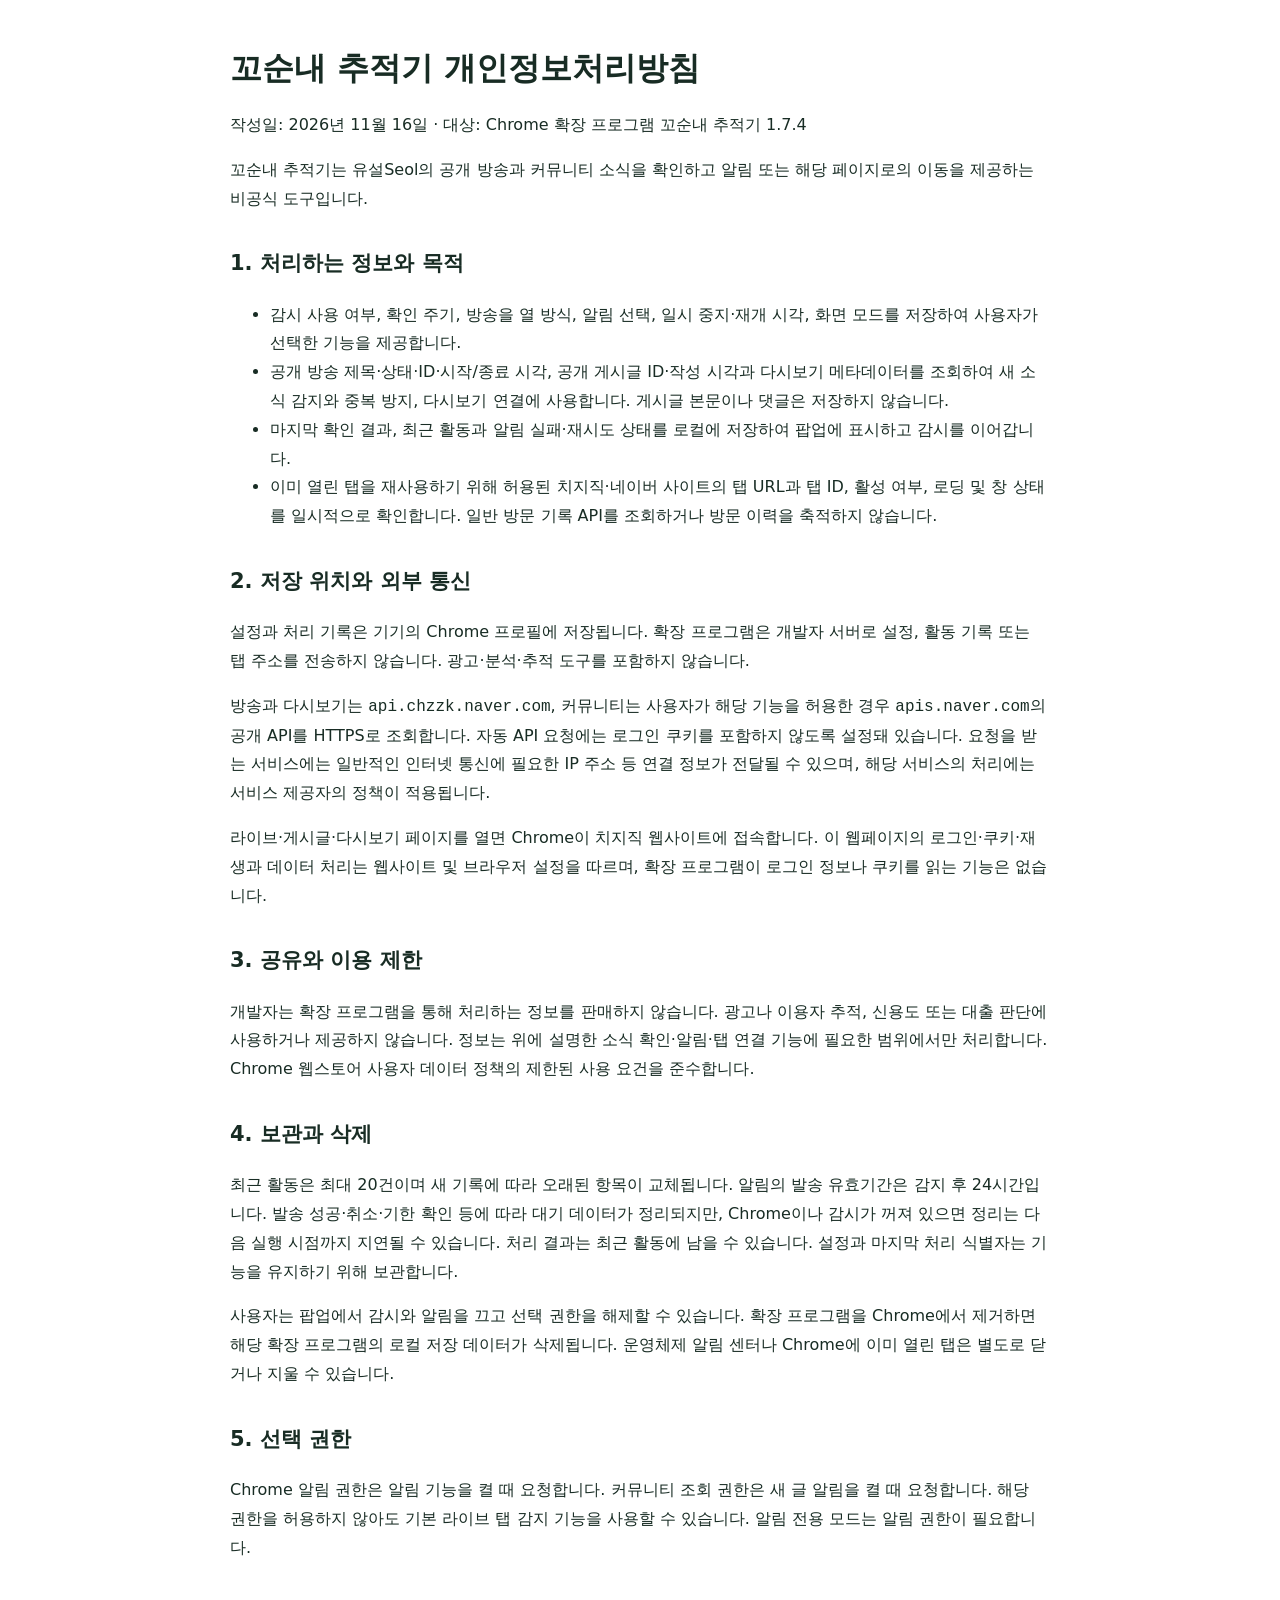
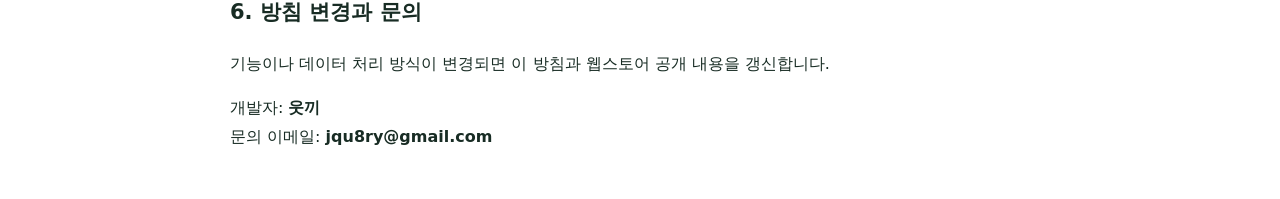
==== privacy-policy.html @ 04d727fd "Publish privacy policy for Chrome Web Store listing" ====
<!doctype html><html lang="ko"><meta charset="utf-8"><meta name="viewport" content="width=device-width,initial-scale=1"><title>꼬순내 추적기 개인정보처리방침</title>
<style>body{font:16px/1.8 system-ui,'Malgun Gothic',sans-serif;color:#182c24;max-width:820px;margin:48px auto;padding:0 24px}h1{line-height:1.3}h2{margin-top:32px;font-size:21px}.draft{padding:14px;background:#fff1cf;border:1px solid #c89b35}a{color:#07634d}</style>
<body>
<h1>꼬순내 추적기 개인정보처리방침</h1><p>작성일: 2026년 11월 16일 · 대상: Chrome 확장 프로그램 꼬순내 추적기 1.7.4</p>
<p>꼬순내 추적기는 유설Seol의 공개 방송과 커뮤니티 소식을 확인하고 알림 또는 해당 페이지로의 이동을 제공하는 비공식 도구입니다.</p>
<h2>1. 처리하는 정보와 목적</h2><ul>
<li>감시 사용 여부, 확인 주기, 방송을 열 방식, 알림 선택, 일시 중지·재개 시각, 화면 모드를 저장하여 사용자가 선택한 기능을 제공합니다.</li>
<li>공개 방송 제목·상태·ID·시작/종료 시각, 공개 게시글 ID·작성 시각과 다시보기 메타데이터를 조회하여 새 소식 감지와 중복 방지, 다시보기 연결에 사용합니다. 게시글 본문이나 댓글은 저장하지 않습니다.</li>
<li>마지막 확인 결과, 최근 활동과 알림 실패·재시도 상태를 로컬에 저장하여 팝업에 표시하고 감시를 이어갑니다.</li>
<li>이미 열린 탭을 재사용하기 위해 허용된 치지직·네이버 사이트의 탭 URL과 탭 ID, 활성 여부, 로딩 및 창 상태를 일시적으로 확인합니다. 일반 방문 기록 API를 조회하거나 방문 이력을 축적하지 않습니다.</li></ul>
<h2>2. 저장 위치와 외부 통신</h2><p>설정과 처리 기록은 기기의 Chrome 프로필에 저장됩니다. 확장 프로그램은 개발자 서버로 설정, 활동 기록 또는 탭 주소를 전송하지 않습니다. 광고·분석·추적 도구를 포함하지 않습니다.</p>
<p>방송과 다시보기는 <code>api.chzzk.naver.com</code>, 커뮤니티는 사용자가 해당 기능을 허용한 경우 <code>apis.naver.com</code>의 공개 API를 HTTPS로 조회합니다. 자동 API 요청에는 로그인 쿠키를 포함하지 않도록 설정돼 있습니다. 요청을 받는 서비스에는 일반적인 인터넷 통신에 필요한 IP 주소 등 연결 정보가 전달될 수 있으며, 해당 서비스의 처리에는 서비스 제공자의 정책이 적용됩니다.</p>
<p>라이브·게시글·다시보기 페이지를 열면 Chrome이 치지직 웹사이트에 접속합니다. 이 웹페이지의 로그인·쿠키·재생과 데이터 처리는 웹사이트 및 브라우저 설정을 따르며, 확장 프로그램이 로그인 정보나 쿠키를 읽는 기능은 없습니다.</p>
<h2>3. 공유와 이용 제한</h2><p>개발자는 확장 프로그램을 통해 처리하는 정보를 판매하지 않습니다. 광고나 이용자 추적, 신용도 또는 대출 판단에 사용하거나 제공하지 않습니다. 정보는 위에 설명한 소식 확인·알림·탭 연결 기능에 필요한 범위에서만 처리합니다. Chrome 웹스토어 사용자 데이터 정책의 제한된 사용 요건을 준수합니다.</p>
<h2>4. 보관과 삭제</h2><p>최근 활동은 최대 20건이며 새 기록에 따라 오래된 항목이 교체됩니다. 알림의 발송 유효기간은 감지 후 24시간입니다. 발송 성공·취소·기한 확인 등에 따라 대기 데이터가 정리되지만, Chrome이나 감시가 꺼져 있으면 정리는 다음 실행 시점까지 지연될 수 있습니다. 처리 결과는 최근 활동에 남을 수 있습니다. 설정과 마지막 처리 식별자는 기능을 유지하기 위해 보관합니다.</p>
<p>사용자는 팝업에서 감시와 알림을 끄고 선택 권한을 해제할 수 있습니다. 확장 프로그램을 Chrome에서 제거하면 해당 확장 프로그램의 로컬 저장 데이터가 삭제됩니다. 운영체제 알림 센터나 Chrome에 이미 열린 탭은 별도로 닫거나 지울 수 있습니다.</p>
<h2>5. 선택 권한</h2><p>Chrome 알림 권한은 알림 기능을 켤 때 요청합니다. 커뮤니티 조회 권한은 새 글 알림을 켤 때 요청합니다. 해당 권한을 허용하지 않아도 기본 라이브 탭 감지 기능을 사용할 수 있습니다. 알림 전용 모드는 알림 권한이 필요합니다.</p>
<h2>6. 방침 변경과 문의</h2><p>기능이나 데이터 처리 방식이 변경되면 이 방침과 웹스토어 공개 내용을 갱신합니다.</p><p>개발자: <strong>웃끼</strong><br>문의 이메일: <strong>jqu8ry@gmail.com</strong></p>
</body></html>
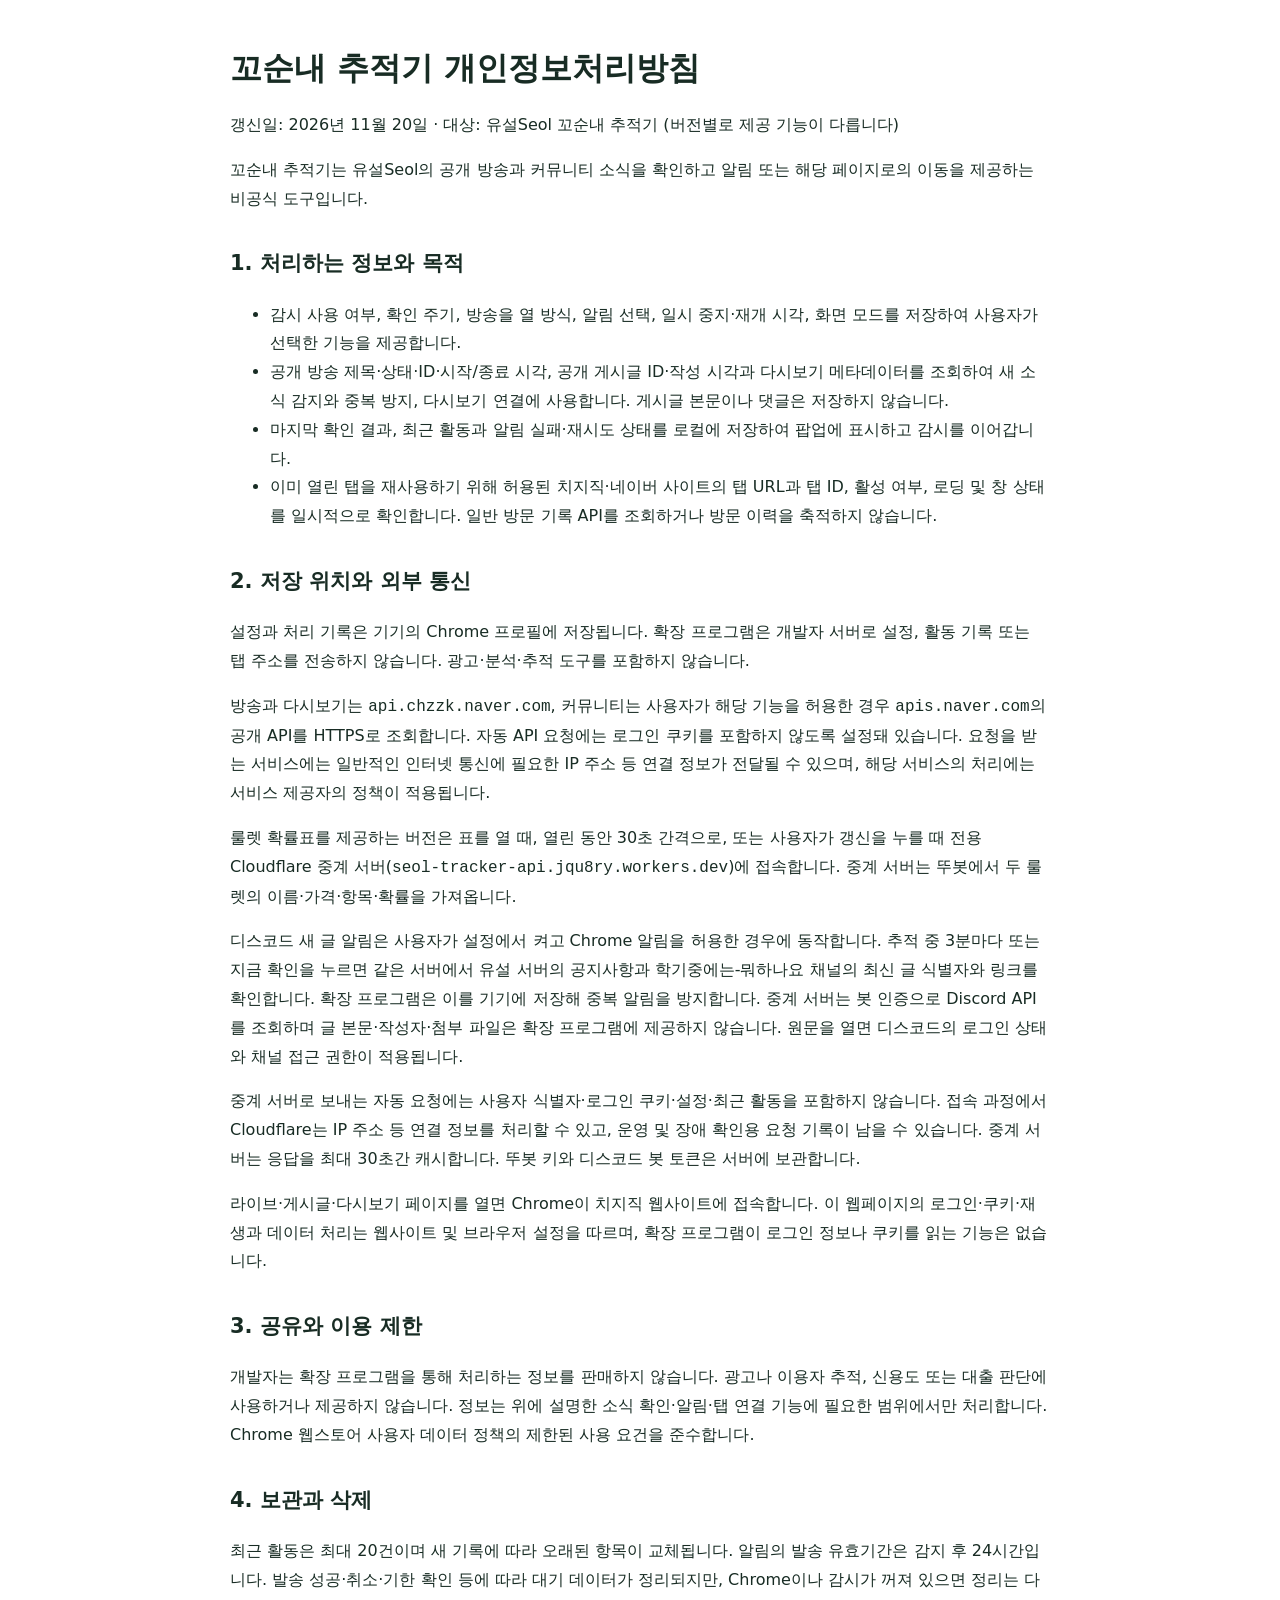
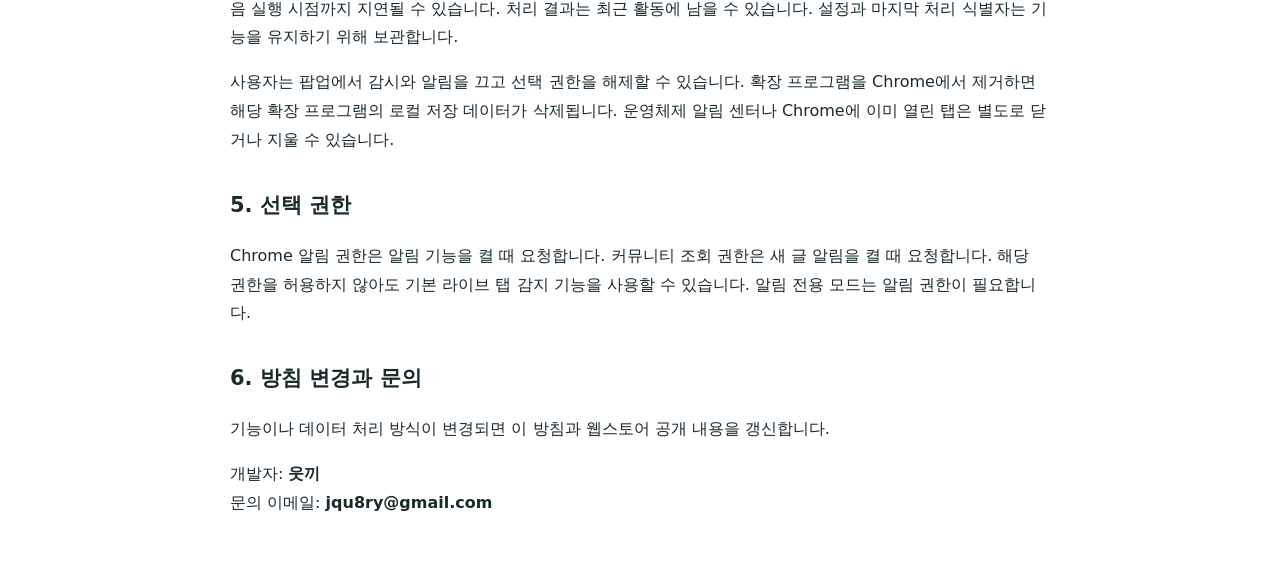
==== commit f16e7a88: "룰렛 및 선택형 디스코드 알림의 통신과 정보 처리 안내" ====
--- a/privacy-policy.html
+++ b/privacy-policy.html
@@ -1,7 +1,7 @@
 <!doctype html><html lang="ko"><meta charset="utf-8"><meta name="viewport" content="width=device-width,initial-scale=1"><title>꼬순내 추적기 개인정보처리방침</title>
 <style>body{font:16px/1.8 system-ui,'Malgun Gothic',sans-serif;color:#182c24;max-width:820px;margin:48px auto;padding:0 24px}h1{line-height:1.3}h2{margin-top:32px;font-size:21px}.draft{padding:14px;background:#fff1cf;border:1px solid #c89b35}a{color:#07634d}</style>
 <body>
-<h1>꼬순내 추적기 개인정보처리방침</h1><p>작성일: 2026년 11월 16일 · 대상: Chrome 확장 프로그램 꼬순내 추적기 1.7.4</p>
+<h1>꼬순내 추적기 개인정보처리방침</h1><p>갱신일: 2026년 11월 20일 · 대상: 유설Seol 꼬순내 추적기 (버전별로 제공 기능이 다릅니다)</p>
 <p>꼬순내 추적기는 유설Seol의 공개 방송과 커뮤니티 소식을 확인하고 알림 또는 해당 페이지로의 이동을 제공하는 비공식 도구입니다.</p>
 <h2>1. 처리하는 정보와 목적</h2><ul>
 <li>감시 사용 여부, 확인 주기, 방송을 열 방식, 알림 선택, 일시 중지·재개 시각, 화면 모드를 저장하여 사용자가 선택한 기능을 제공합니다.</li>
@@ -10,6 +10,9 @@
 <li>이미 열린 탭을 재사용하기 위해 허용된 치지직·네이버 사이트의 탭 URL과 탭 ID, 활성 여부, 로딩 및 창 상태를 일시적으로 확인합니다. 일반 방문 기록 API를 조회하거나 방문 이력을 축적하지 않습니다.</li></ul>
 <h2>2. 저장 위치와 외부 통신</h2><p>설정과 처리 기록은 기기의 Chrome 프로필에 저장됩니다. 확장 프로그램은 개발자 서버로 설정, 활동 기록 또는 탭 주소를 전송하지 않습니다. 광고·분석·추적 도구를 포함하지 않습니다.</p>
 <p>방송과 다시보기는 <code>api.chzzk.naver.com</code>, 커뮤니티는 사용자가 해당 기능을 허용한 경우 <code>apis.naver.com</code>의 공개 API를 HTTPS로 조회합니다. 자동 API 요청에는 로그인 쿠키를 포함하지 않도록 설정돼 있습니다. 요청을 받는 서비스에는 일반적인 인터넷 통신에 필요한 IP 주소 등 연결 정보가 전달될 수 있으며, 해당 서비스의 처리에는 서비스 제공자의 정책이 적용됩니다.</p>
+<p>룰렛 확률표를 제공하는 버전은 표를 열 때, 열린 동안 30초 간격으로, 또는 사용자가 갱신을 누를 때 전용 Cloudflare 중계 서버(<code>seol-tracker-api.jqu8ry.workers.dev</code>)에 접속합니다. 중계 서버는 뚜봇에서 두 룰렛의 이름·가격·항목·확률을 가져옵니다.</p>
+<p>디스코드 새 글 알림은 사용자가 설정에서 켜고 Chrome 알림을 허용한 경우에 동작합니다. 추적 중 3분마다 또는 지금 확인을 누르면 같은 서버에서 유설 서버의 공지사항과 학기중에는-뭐하나요 채널의 최신 글 식별자와 링크를 확인합니다. 확장 프로그램은 이를 기기에 저장해 중복 알림을 방지합니다. 중계 서버는 봇 인증으로 Discord API를 조회하며 글 본문·작성자·첨부 파일은 확장 프로그램에 제공하지 않습니다. 원문을 열면 디스코드의 로그인 상태와 채널 접근 권한이 적용됩니다.</p>
+<p>중계 서버로 보내는 자동 요청에는 사용자 식별자·로그인 쿠키·설정·최근 활동을 포함하지 않습니다. 접속 과정에서 Cloudflare는 IP 주소 등 연결 정보를 처리할 수 있고, 운영 및 장애 확인용 요청 기록이 남을 수 있습니다. 중계 서버는 응답을 최대 30초간 캐시합니다. 뚜봇 키와 디스코드 봇 토큰은 서버에 보관합니다.</p>
 <p>라이브·게시글·다시보기 페이지를 열면 Chrome이 치지직 웹사이트에 접속합니다. 이 웹페이지의 로그인·쿠키·재생과 데이터 처리는 웹사이트 및 브라우저 설정을 따르며, 확장 프로그램이 로그인 정보나 쿠키를 읽는 기능은 없습니다.</p>
 <h2>3. 공유와 이용 제한</h2><p>개발자는 확장 프로그램을 통해 처리하는 정보를 판매하지 않습니다. 광고나 이용자 추적, 신용도 또는 대출 판단에 사용하거나 제공하지 않습니다. 정보는 위에 설명한 소식 확인·알림·탭 연결 기능에 필요한 범위에서만 처리합니다. Chrome 웹스토어 사용자 데이터 정책의 제한된 사용 요건을 준수합니다.</p>
 <h2>4. 보관과 삭제</h2><p>최근 활동은 최대 20건이며 새 기록에 따라 오래된 항목이 교체됩니다. 알림의 발송 유효기간은 감지 후 24시간입니다. 발송 성공·취소·기한 확인 등에 따라 대기 데이터가 정리되지만, Chrome이나 감시가 꺼져 있으면 정리는 다음 실행 시점까지 지연될 수 있습니다. 처리 결과는 최근 활동에 남을 수 있습니다. 설정과 마지막 처리 식별자는 기능을 유지하기 위해 보관합니다.</p>
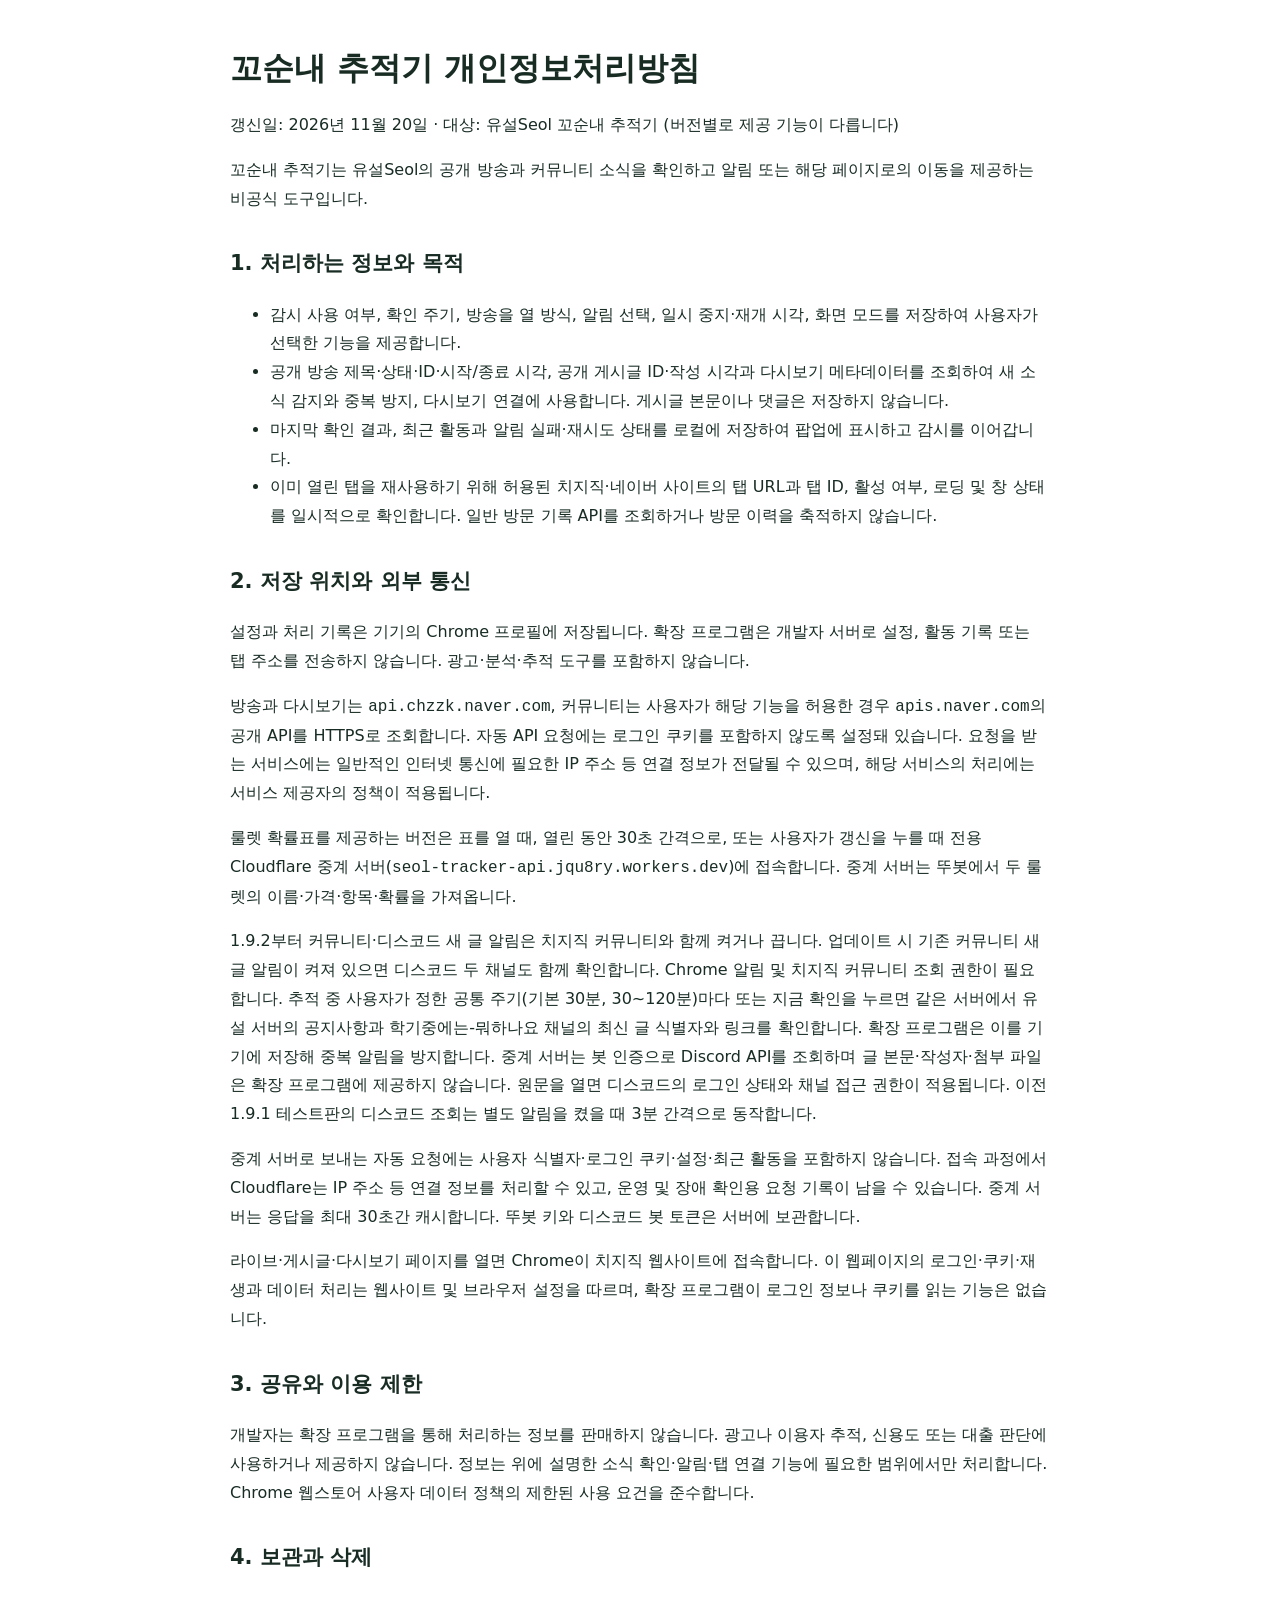
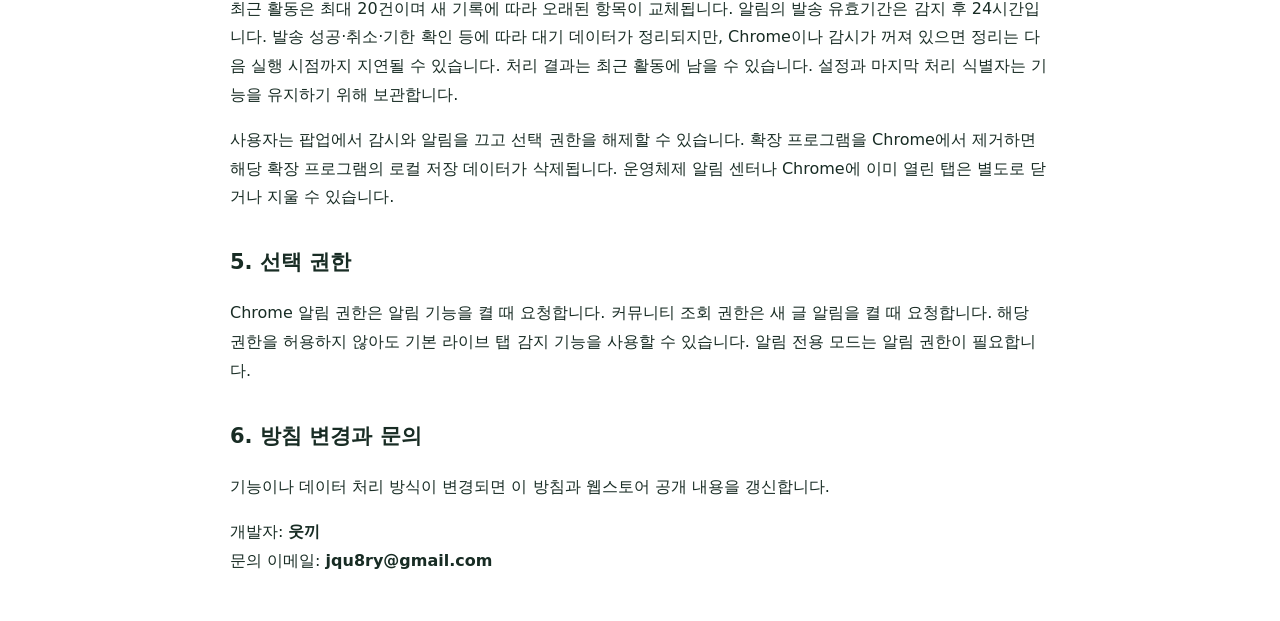
==== commit 60bf5ab5: "1.9.2의 커뮤니티·디스코드 통합 알림 및 기본 조회 간격 반영" ====
--- a/privacy-policy.html
+++ b/privacy-policy.html
@@ -11,7 +11,7 @@
 <h2>2. 저장 위치와 외부 통신</h2><p>설정과 처리 기록은 기기의 Chrome 프로필에 저장됩니다. 확장 프로그램은 개발자 서버로 설정, 활동 기록 또는 탭 주소를 전송하지 않습니다. 광고·분석·추적 도구를 포함하지 않습니다.</p>
 <p>방송과 다시보기는 <code>api.chzzk.naver.com</code>, 커뮤니티는 사용자가 해당 기능을 허용한 경우 <code>apis.naver.com</code>의 공개 API를 HTTPS로 조회합니다. 자동 API 요청에는 로그인 쿠키를 포함하지 않도록 설정돼 있습니다. 요청을 받는 서비스에는 일반적인 인터넷 통신에 필요한 IP 주소 등 연결 정보가 전달될 수 있으며, 해당 서비스의 처리에는 서비스 제공자의 정책이 적용됩니다.</p>
 <p>룰렛 확률표를 제공하는 버전은 표를 열 때, 열린 동안 30초 간격으로, 또는 사용자가 갱신을 누를 때 전용 Cloudflare 중계 서버(<code>seol-tracker-api.jqu8ry.workers.dev</code>)에 접속합니다. 중계 서버는 뚜봇에서 두 룰렛의 이름·가격·항목·확률을 가져옵니다.</p>
-<p>디스코드 새 글 알림은 사용자가 설정에서 켜고 Chrome 알림을 허용한 경우에 동작합니다. 추적 중 3분마다 또는 지금 확인을 누르면 같은 서버에서 유설 서버의 공지사항과 학기중에는-뭐하나요 채널의 최신 글 식별자와 링크를 확인합니다. 확장 프로그램은 이를 기기에 저장해 중복 알림을 방지합니다. 중계 서버는 봇 인증으로 Discord API를 조회하며 글 본문·작성자·첨부 파일은 확장 프로그램에 제공하지 않습니다. 원문을 열면 디스코드의 로그인 상태와 채널 접근 권한이 적용됩니다.</p>
+<p>1.9.2부터 커뮤니티·디스코드 새 글 알림은 치지직 커뮤니티와 함께 켜거나 끕니다. 업데이트 시 기존 커뮤니티 새 글 알림이 켜져 있으면 디스코드 두 채널도 함께 확인합니다. Chrome 알림 및 치지직 커뮤니티 조회 권한이 필요합니다. 추적 중 사용자가 정한 공통 주기(기본 30분, 30~120분)마다 또는 지금 확인을 누르면 같은 서버에서 유설 서버의 공지사항과 학기중에는-뭐하나요 채널의 최신 글 식별자와 링크를 확인합니다. 확장 프로그램은 이를 기기에 저장해 중복 알림을 방지합니다. 중계 서버는 봇 인증으로 Discord API를 조회하며 글 본문·작성자·첨부 파일은 확장 프로그램에 제공하지 않습니다. 원문을 열면 디스코드의 로그인 상태와 채널 접근 권한이 적용됩니다. 이전 1.9.1 테스트판의 디스코드 조회는 별도 알림을 켰을 때 3분 간격으로 동작합니다.</p>
 <p>중계 서버로 보내는 자동 요청에는 사용자 식별자·로그인 쿠키·설정·최근 활동을 포함하지 않습니다. 접속 과정에서 Cloudflare는 IP 주소 등 연결 정보를 처리할 수 있고, 운영 및 장애 확인용 요청 기록이 남을 수 있습니다. 중계 서버는 응답을 최대 30초간 캐시합니다. 뚜봇 키와 디스코드 봇 토큰은 서버에 보관합니다.</p>
 <p>라이브·게시글·다시보기 페이지를 열면 Chrome이 치지직 웹사이트에 접속합니다. 이 웹페이지의 로그인·쿠키·재생과 데이터 처리는 웹사이트 및 브라우저 설정을 따르며, 확장 프로그램이 로그인 정보나 쿠키를 읽는 기능은 없습니다.</p>
 <h2>3. 공유와 이용 제한</h2><p>개발자는 확장 프로그램을 통해 처리하는 정보를 판매하지 않습니다. 광고나 이용자 추적, 신용도 또는 대출 판단에 사용하거나 제공하지 않습니다. 정보는 위에 설명한 소식 확인·알림·탭 연결 기능에 필요한 범위에서만 처리합니다. Chrome 웹스토어 사용자 데이터 정책의 제한된 사용 요건을 준수합니다.</p>
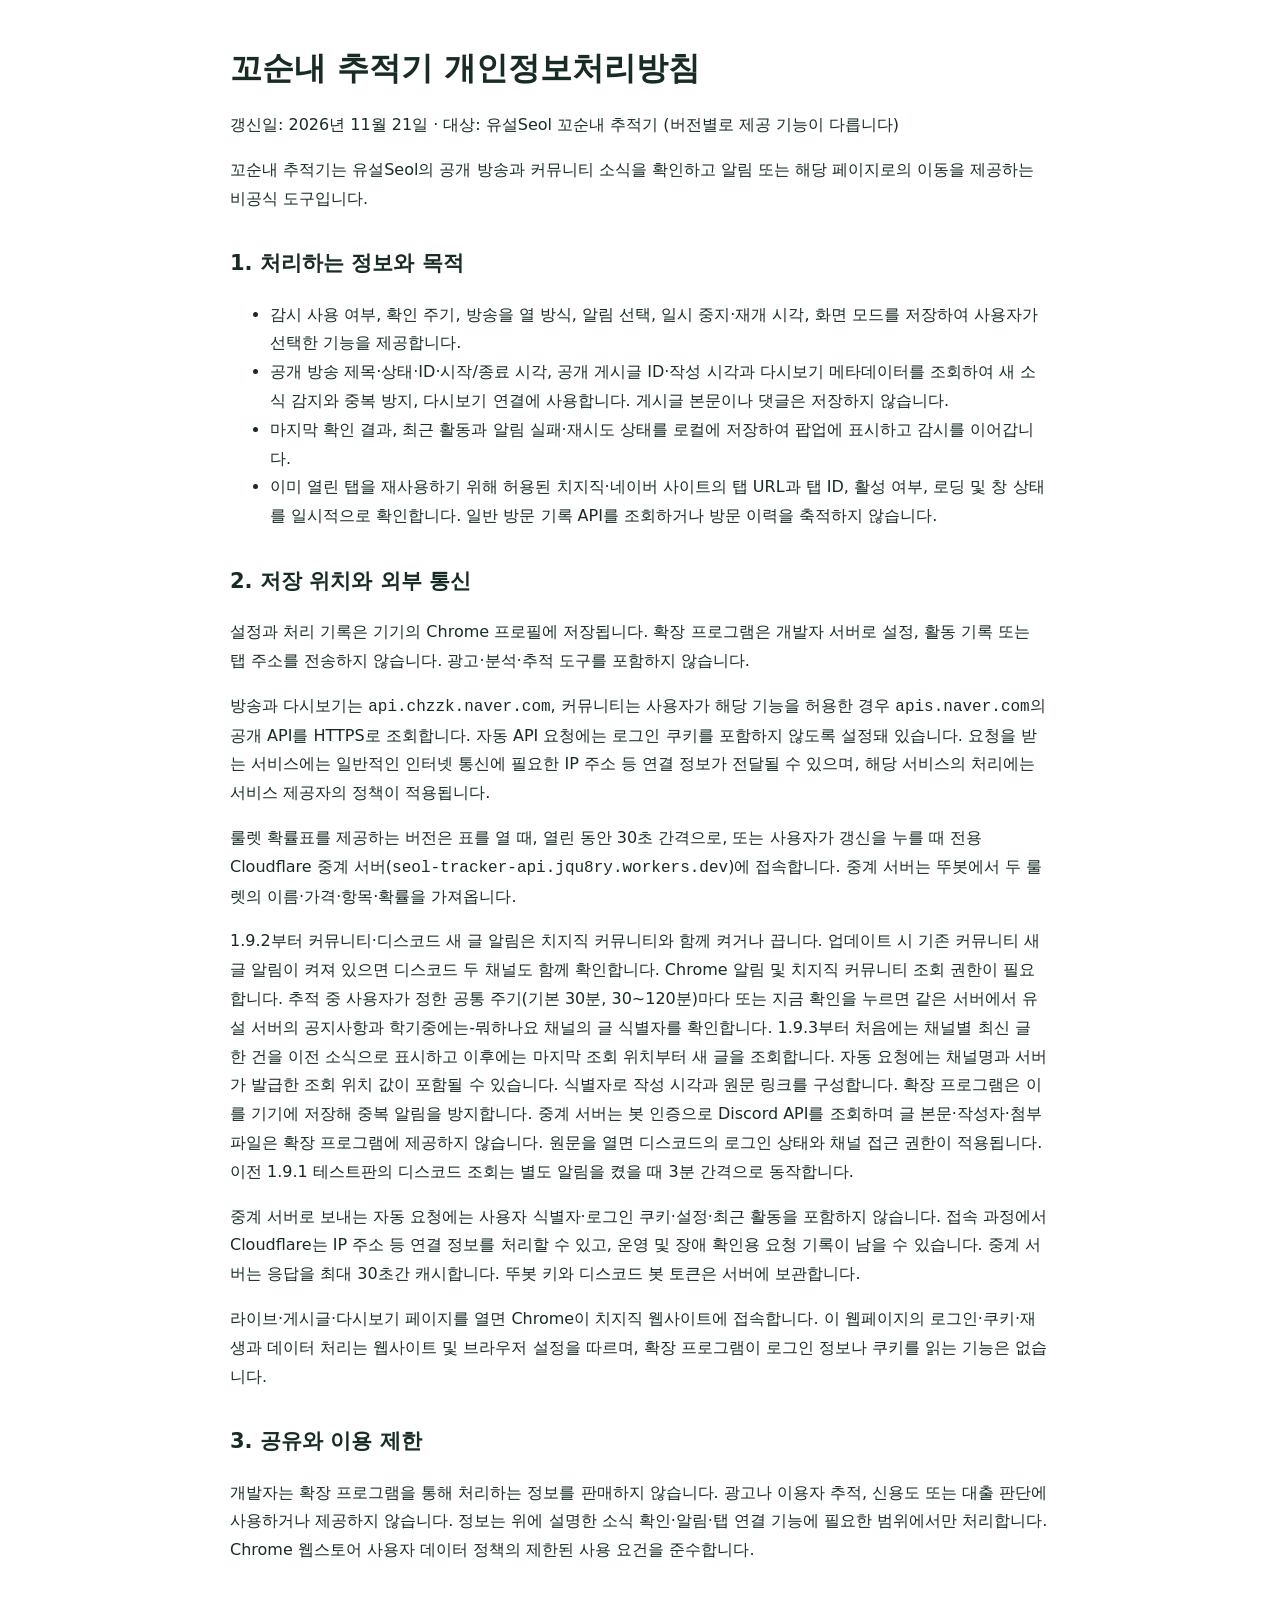
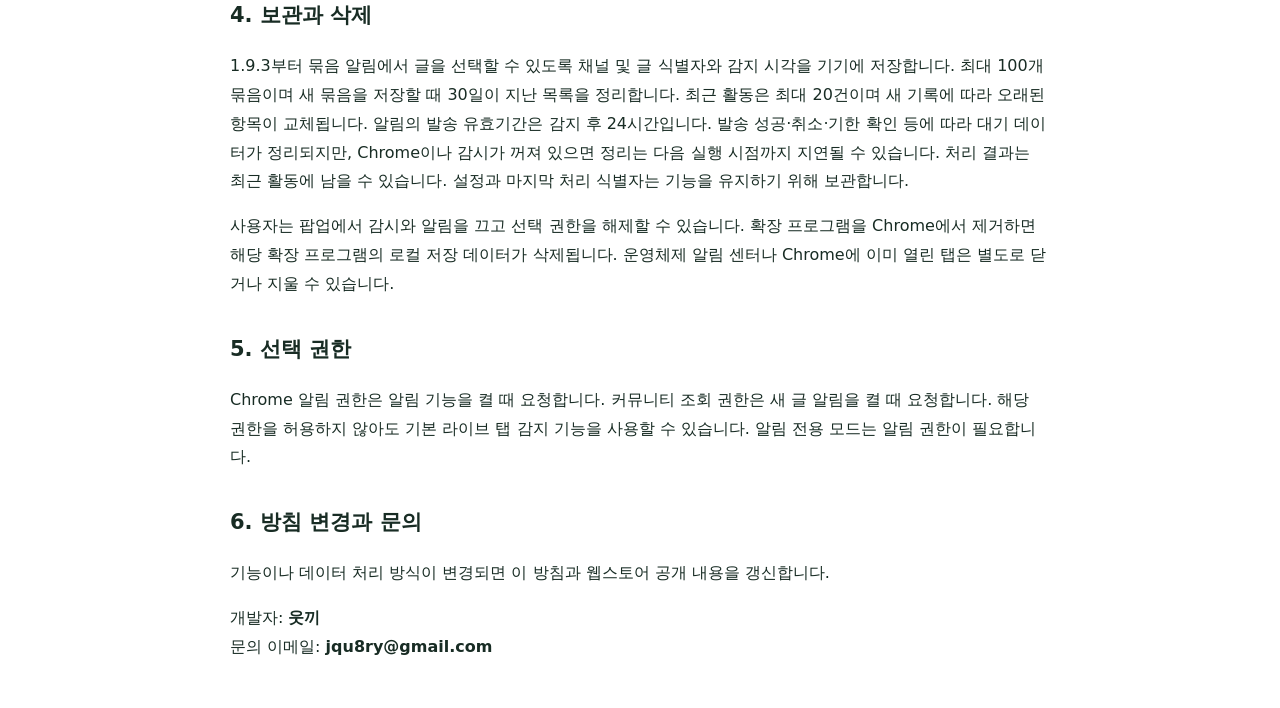
==== commit 2740212d: "이전 소식과 디스코드 묶음 선택 목록의 처리 범위 안내" ====
--- a/privacy-policy.html
+++ b/privacy-policy.html
@@ -1,7 +1,7 @@
 <!doctype html><html lang="ko"><meta charset="utf-8"><meta name="viewport" content="width=device-width,initial-scale=1"><title>꼬순내 추적기 개인정보처리방침</title>
 <style>body{font:16px/1.8 system-ui,'Malgun Gothic',sans-serif;color:#182c24;max-width:820px;margin:48px auto;padding:0 24px}h1{line-height:1.3}h2{margin-top:32px;font-size:21px}.draft{padding:14px;background:#fff1cf;border:1px solid #c89b35}a{color:#07634d}</style>
 <body>
-<h1>꼬순내 추적기 개인정보처리방침</h1><p>갱신일: 2026년 11월 20일 · 대상: 유설Seol 꼬순내 추적기 (버전별로 제공 기능이 다릅니다)</p>
+<h1>꼬순내 추적기 개인정보처리방침</h1><p>갱신일: 2026년 11월 21일 · 대상: 유설Seol 꼬순내 추적기 (버전별로 제공 기능이 다릅니다)</p>
 <p>꼬순내 추적기는 유설Seol의 공개 방송과 커뮤니티 소식을 확인하고 알림 또는 해당 페이지로의 이동을 제공하는 비공식 도구입니다.</p>
 <h2>1. 처리하는 정보와 목적</h2><ul>
 <li>감시 사용 여부, 확인 주기, 방송을 열 방식, 알림 선택, 일시 중지·재개 시각, 화면 모드를 저장하여 사용자가 선택한 기능을 제공합니다.</li>
@@ -11,11 +11,11 @@
 <h2>2. 저장 위치와 외부 통신</h2><p>설정과 처리 기록은 기기의 Chrome 프로필에 저장됩니다. 확장 프로그램은 개발자 서버로 설정, 활동 기록 또는 탭 주소를 전송하지 않습니다. 광고·분석·추적 도구를 포함하지 않습니다.</p>
 <p>방송과 다시보기는 <code>api.chzzk.naver.com</code>, 커뮤니티는 사용자가 해당 기능을 허용한 경우 <code>apis.naver.com</code>의 공개 API를 HTTPS로 조회합니다. 자동 API 요청에는 로그인 쿠키를 포함하지 않도록 설정돼 있습니다. 요청을 받는 서비스에는 일반적인 인터넷 통신에 필요한 IP 주소 등 연결 정보가 전달될 수 있으며, 해당 서비스의 처리에는 서비스 제공자의 정책이 적용됩니다.</p>
 <p>룰렛 확률표를 제공하는 버전은 표를 열 때, 열린 동안 30초 간격으로, 또는 사용자가 갱신을 누를 때 전용 Cloudflare 중계 서버(<code>seol-tracker-api.jqu8ry.workers.dev</code>)에 접속합니다. 중계 서버는 뚜봇에서 두 룰렛의 이름·가격·항목·확률을 가져옵니다.</p>
-<p>1.9.2부터 커뮤니티·디스코드 새 글 알림은 치지직 커뮤니티와 함께 켜거나 끕니다. 업데이트 시 기존 커뮤니티 새 글 알림이 켜져 있으면 디스코드 두 채널도 함께 확인합니다. Chrome 알림 및 치지직 커뮤니티 조회 권한이 필요합니다. 추적 중 사용자가 정한 공통 주기(기본 30분, 30~120분)마다 또는 지금 확인을 누르면 같은 서버에서 유설 서버의 공지사항과 학기중에는-뭐하나요 채널의 최신 글 식별자와 링크를 확인합니다. 확장 프로그램은 이를 기기에 저장해 중복 알림을 방지합니다. 중계 서버는 봇 인증으로 Discord API를 조회하며 글 본문·작성자·첨부 파일은 확장 프로그램에 제공하지 않습니다. 원문을 열면 디스코드의 로그인 상태와 채널 접근 권한이 적용됩니다. 이전 1.9.1 테스트판의 디스코드 조회는 별도 알림을 켰을 때 3분 간격으로 동작합니다.</p>
+<p>1.9.2부터 커뮤니티·디스코드 새 글 알림은 치지직 커뮤니티와 함께 켜거나 끕니다. 업데이트 시 기존 커뮤니티 새 글 알림이 켜져 있으면 디스코드 두 채널도 함께 확인합니다. Chrome 알림 및 치지직 커뮤니티 조회 권한이 필요합니다. 추적 중 사용자가 정한 공통 주기(기본 30분, 30~120분)마다 또는 지금 확인을 누르면 같은 서버에서 유설 서버의 공지사항과 학기중에는-뭐하나요 채널의 글 식별자를 확인합니다. 1.9.3부터 처음에는 채널별 최신 글 한 건을 이전 소식으로 표시하고 이후에는 마지막 조회 위치부터 새 글을 조회합니다. 자동 요청에는 채널명과 서버가 발급한 조회 위치 값이 포함될 수 있습니다. 식별자로 작성 시각과 원문 링크를 구성합니다. 확장 프로그램은 이를 기기에 저장해 중복 알림을 방지합니다. 중계 서버는 봇 인증으로 Discord API를 조회하며 글 본문·작성자·첨부 파일은 확장 프로그램에 제공하지 않습니다. 원문을 열면 디스코드의 로그인 상태와 채널 접근 권한이 적용됩니다. 이전 1.9.1 테스트판의 디스코드 조회는 별도 알림을 켰을 때 3분 간격으로 동작합니다.</p>
 <p>중계 서버로 보내는 자동 요청에는 사용자 식별자·로그인 쿠키·설정·최근 활동을 포함하지 않습니다. 접속 과정에서 Cloudflare는 IP 주소 등 연결 정보를 처리할 수 있고, 운영 및 장애 확인용 요청 기록이 남을 수 있습니다. 중계 서버는 응답을 최대 30초간 캐시합니다. 뚜봇 키와 디스코드 봇 토큰은 서버에 보관합니다.</p>
 <p>라이브·게시글·다시보기 페이지를 열면 Chrome이 치지직 웹사이트에 접속합니다. 이 웹페이지의 로그인·쿠키·재생과 데이터 처리는 웹사이트 및 브라우저 설정을 따르며, 확장 프로그램이 로그인 정보나 쿠키를 읽는 기능은 없습니다.</p>
 <h2>3. 공유와 이용 제한</h2><p>개발자는 확장 프로그램을 통해 처리하는 정보를 판매하지 않습니다. 광고나 이용자 추적, 신용도 또는 대출 판단에 사용하거나 제공하지 않습니다. 정보는 위에 설명한 소식 확인·알림·탭 연결 기능에 필요한 범위에서만 처리합니다. Chrome 웹스토어 사용자 데이터 정책의 제한된 사용 요건을 준수합니다.</p>
-<h2>4. 보관과 삭제</h2><p>최근 활동은 최대 20건이며 새 기록에 따라 오래된 항목이 교체됩니다. 알림의 발송 유효기간은 감지 후 24시간입니다. 발송 성공·취소·기한 확인 등에 따라 대기 데이터가 정리되지만, Chrome이나 감시가 꺼져 있으면 정리는 다음 실행 시점까지 지연될 수 있습니다. 처리 결과는 최근 활동에 남을 수 있습니다. 설정과 마지막 처리 식별자는 기능을 유지하기 위해 보관합니다.</p>
+<h2>4. 보관과 삭제</h2><p>1.9.3부터 묶음 알림에서 글을 선택할 수 있도록 채널 및 글 식별자와 감지 시각을 기기에 저장합니다. 최대 100개 묶음이며 새 묶음을 저장할 때 30일이 지난 목록을 정리합니다. 최근 활동은 최대 20건이며 새 기록에 따라 오래된 항목이 교체됩니다. 알림의 발송 유효기간은 감지 후 24시간입니다. 발송 성공·취소·기한 확인 등에 따라 대기 데이터가 정리되지만, Chrome이나 감시가 꺼져 있으면 정리는 다음 실행 시점까지 지연될 수 있습니다. 처리 결과는 최근 활동에 남을 수 있습니다. 설정과 마지막 처리 식별자는 기능을 유지하기 위해 보관합니다.</p>
 <p>사용자는 팝업에서 감시와 알림을 끄고 선택 권한을 해제할 수 있습니다. 확장 프로그램을 Chrome에서 제거하면 해당 확장 프로그램의 로컬 저장 데이터가 삭제됩니다. 운영체제 알림 센터나 Chrome에 이미 열린 탭은 별도로 닫거나 지울 수 있습니다.</p>
 <h2>5. 선택 권한</h2><p>Chrome 알림 권한은 알림 기능을 켤 때 요청합니다. 커뮤니티 조회 권한은 새 글 알림을 켤 때 요청합니다. 해당 권한을 허용하지 않아도 기본 라이브 탭 감지 기능을 사용할 수 있습니다. 알림 전용 모드는 알림 권한이 필요합니다.</p>
 <h2>6. 방침 변경과 문의</h2><p>기능이나 데이터 처리 방식이 변경되면 이 방침과 웹스토어 공개 내용을 갱신합니다.</p><p>개발자: <strong>웃끼</strong><br>문의 이메일: <strong>jqu8ry@gmail.com</strong></p>
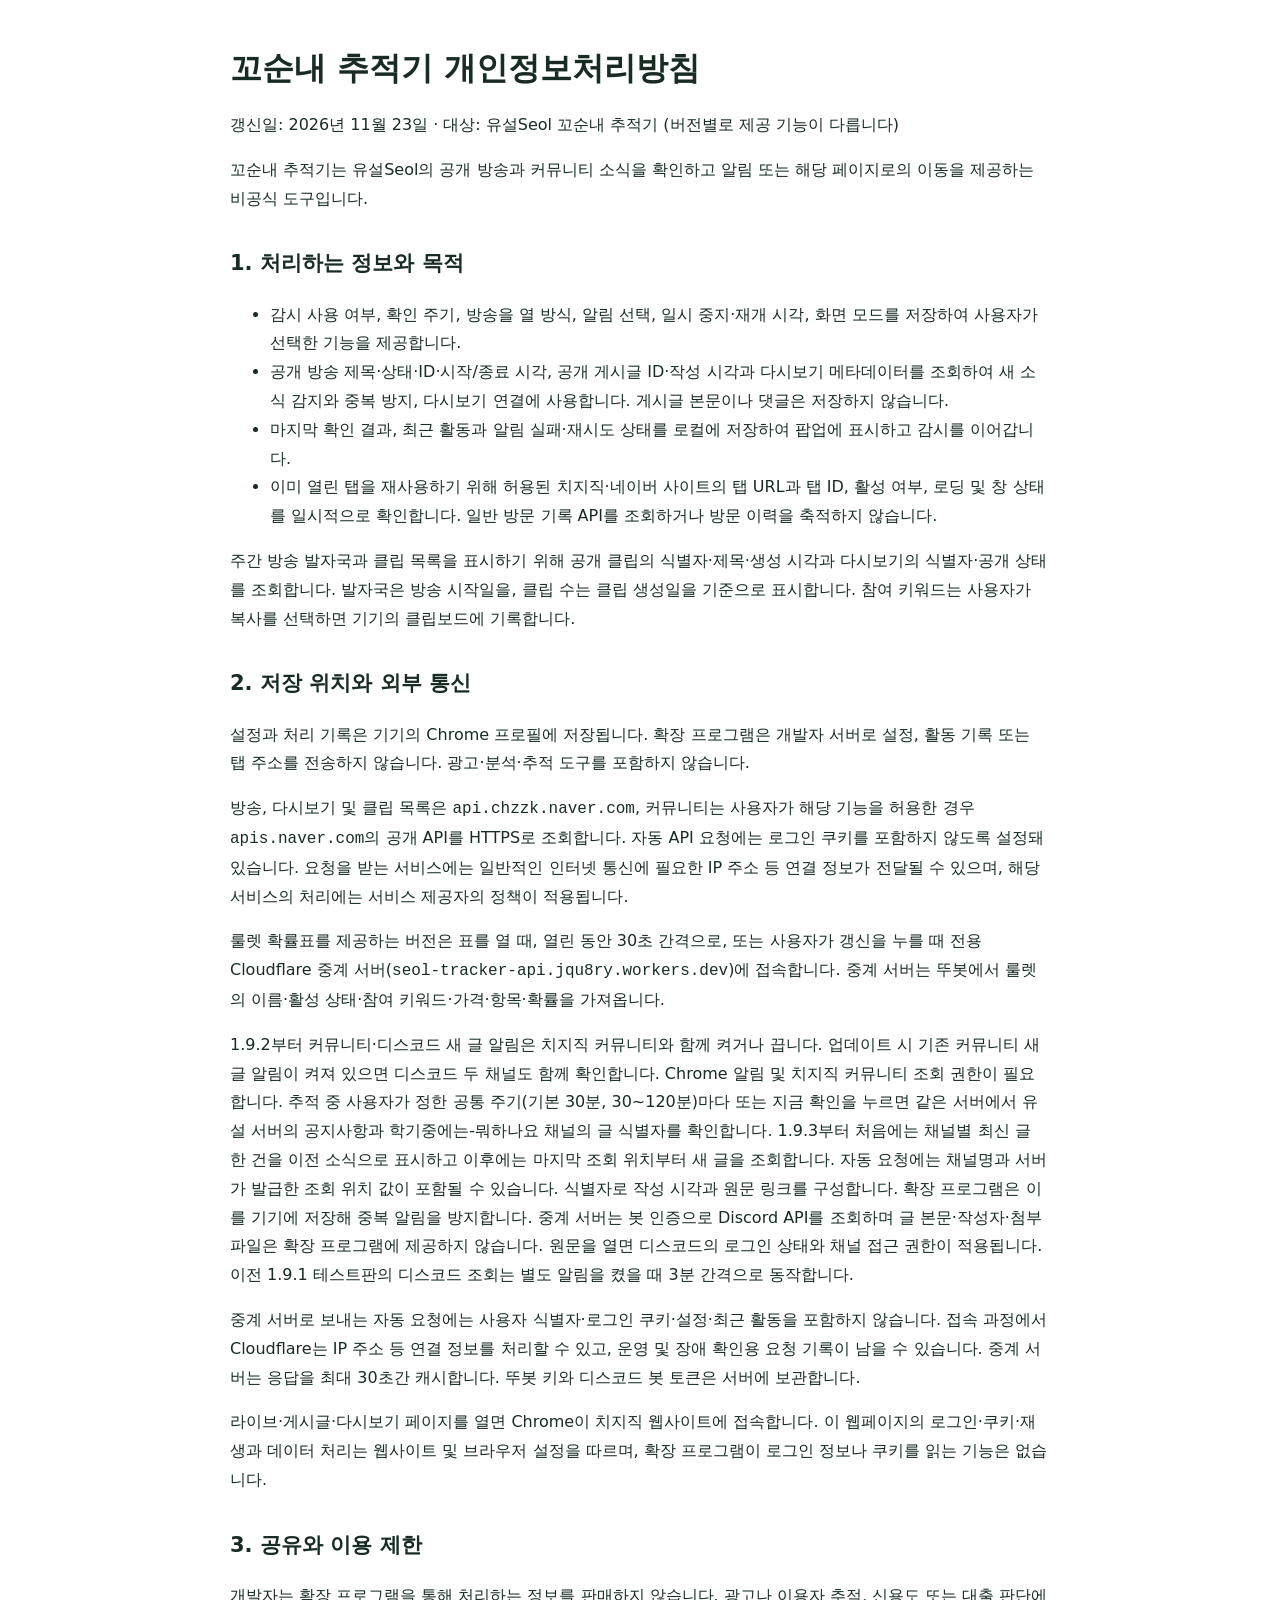
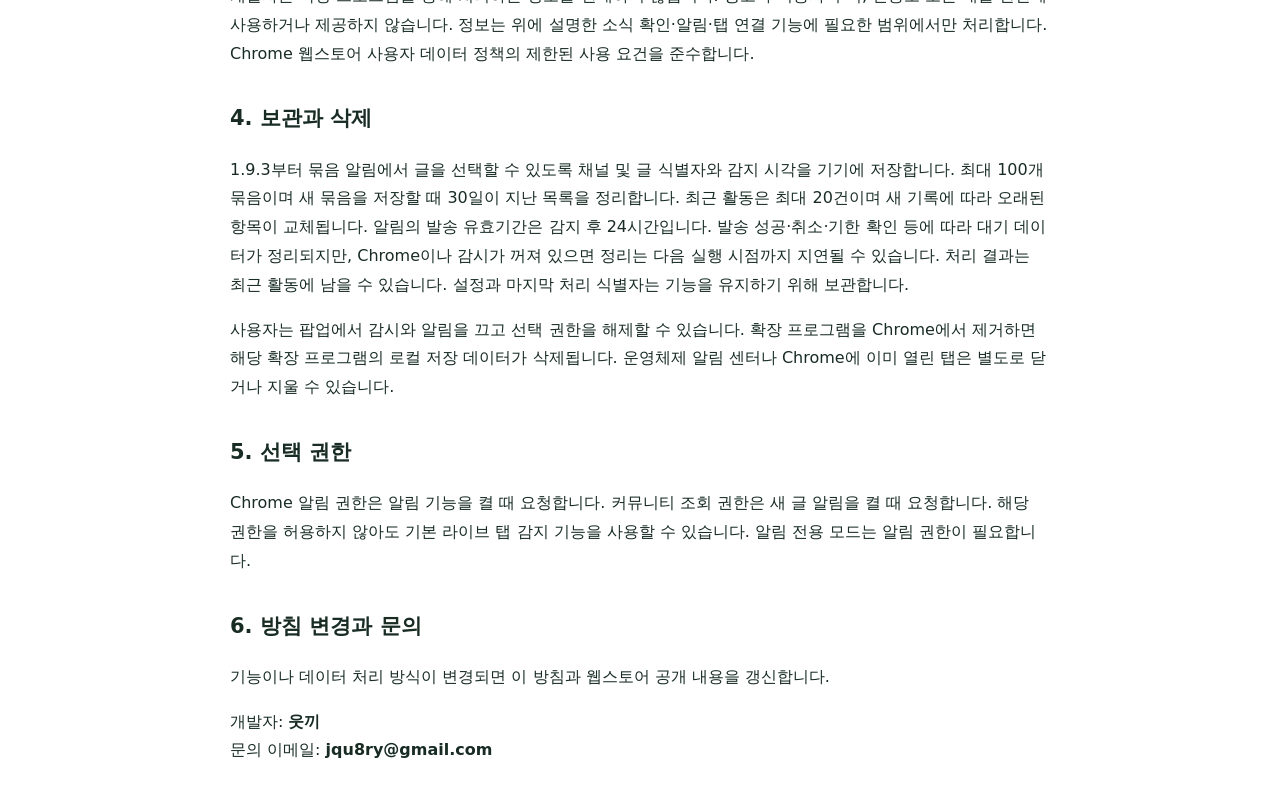
==== commit f767ec6d: "1.9.42 주간 클립과 룰렛 참여 키워드 처리 안내" ====
--- a/privacy-policy.html
+++ b/privacy-policy.html
@@ -1,16 +1,17 @@
 <!doctype html><html lang="ko"><meta charset="utf-8"><meta name="viewport" content="width=device-width,initial-scale=1"><title>꼬순내 추적기 개인정보처리방침</title>
 <style>body{font:16px/1.8 system-ui,'Malgun Gothic',sans-serif;color:#182c24;max-width:820px;margin:48px auto;padding:0 24px}h1{line-height:1.3}h2{margin-top:32px;font-size:21px}.draft{padding:14px;background:#fff1cf;border:1px solid #c89b35}a{color:#07634d}</style>
 <body>
-<h1>꼬순내 추적기 개인정보처리방침</h1><p>갱신일: 2026년 11월 21일 · 대상: 유설Seol 꼬순내 추적기 (버전별로 제공 기능이 다릅니다)</p>
+<h1>꼬순내 추적기 개인정보처리방침</h1><p>갱신일: 2026년 11월 23일 · 대상: 유설Seol 꼬순내 추적기 (버전별로 제공 기능이 다릅니다)</p>
 <p>꼬순내 추적기는 유설Seol의 공개 방송과 커뮤니티 소식을 확인하고 알림 또는 해당 페이지로의 이동을 제공하는 비공식 도구입니다.</p>
 <h2>1. 처리하는 정보와 목적</h2><ul>
 <li>감시 사용 여부, 확인 주기, 방송을 열 방식, 알림 선택, 일시 중지·재개 시각, 화면 모드를 저장하여 사용자가 선택한 기능을 제공합니다.</li>
 <li>공개 방송 제목·상태·ID·시작/종료 시각, 공개 게시글 ID·작성 시각과 다시보기 메타데이터를 조회하여 새 소식 감지와 중복 방지, 다시보기 연결에 사용합니다. 게시글 본문이나 댓글은 저장하지 않습니다.</li>
 <li>마지막 확인 결과, 최근 활동과 알림 실패·재시도 상태를 로컬에 저장하여 팝업에 표시하고 감시를 이어갑니다.</li>
 <li>이미 열린 탭을 재사용하기 위해 허용된 치지직·네이버 사이트의 탭 URL과 탭 ID, 활성 여부, 로딩 및 창 상태를 일시적으로 확인합니다. 일반 방문 기록 API를 조회하거나 방문 이력을 축적하지 않습니다.</li></ul>
+<p>주간 방송 발자국과 클립 목록을 표시하기 위해 공개 클립의 식별자·제목·생성 시각과 다시보기의 식별자·공개 상태를 조회합니다. 발자국은 방송 시작일을, 클립 수는 클립 생성일을 기준으로 표시합니다. 참여 키워드는 사용자가 복사를 선택하면 기기의 클립보드에 기록합니다.</p>
 <h2>2. 저장 위치와 외부 통신</h2><p>설정과 처리 기록은 기기의 Chrome 프로필에 저장됩니다. 확장 프로그램은 개발자 서버로 설정, 활동 기록 또는 탭 주소를 전송하지 않습니다. 광고·분석·추적 도구를 포함하지 않습니다.</p>
-<p>방송과 다시보기는 <code>api.chzzk.naver.com</code>, 커뮤니티는 사용자가 해당 기능을 허용한 경우 <code>apis.naver.com</code>의 공개 API를 HTTPS로 조회합니다. 자동 API 요청에는 로그인 쿠키를 포함하지 않도록 설정돼 있습니다. 요청을 받는 서비스에는 일반적인 인터넷 통신에 필요한 IP 주소 등 연결 정보가 전달될 수 있으며, 해당 서비스의 처리에는 서비스 제공자의 정책이 적용됩니다.</p>
-<p>룰렛 확률표를 제공하는 버전은 표를 열 때, 열린 동안 30초 간격으로, 또는 사용자가 갱신을 누를 때 전용 Cloudflare 중계 서버(<code>seol-tracker-api.jqu8ry.workers.dev</code>)에 접속합니다. 중계 서버는 뚜봇에서 두 룰렛의 이름·가격·항목·확률을 가져옵니다.</p>
+<p>방송, 다시보기 및 클립 목록은 <code>api.chzzk.naver.com</code>, 커뮤니티는 사용자가 해당 기능을 허용한 경우 <code>apis.naver.com</code>의 공개 API를 HTTPS로 조회합니다. 자동 API 요청에는 로그인 쿠키를 포함하지 않도록 설정돼 있습니다. 요청을 받는 서비스에는 일반적인 인터넷 통신에 필요한 IP 주소 등 연결 정보가 전달될 수 있으며, 해당 서비스의 처리에는 서비스 제공자의 정책이 적용됩니다.</p>
+<p>룰렛 확률표를 제공하는 버전은 표를 열 때, 열린 동안 30초 간격으로, 또는 사용자가 갱신을 누를 때 전용 Cloudflare 중계 서버(<code>seol-tracker-api.jqu8ry.workers.dev</code>)에 접속합니다. 중계 서버는 뚜봇에서 룰렛의 이름·활성 상태·참여 키워드·가격·항목·확률을 가져옵니다.</p>
 <p>1.9.2부터 커뮤니티·디스코드 새 글 알림은 치지직 커뮤니티와 함께 켜거나 끕니다. 업데이트 시 기존 커뮤니티 새 글 알림이 켜져 있으면 디스코드 두 채널도 함께 확인합니다. Chrome 알림 및 치지직 커뮤니티 조회 권한이 필요합니다. 추적 중 사용자가 정한 공통 주기(기본 30분, 30~120분)마다 또는 지금 확인을 누르면 같은 서버에서 유설 서버의 공지사항과 학기중에는-뭐하나요 채널의 글 식별자를 확인합니다. 1.9.3부터 처음에는 채널별 최신 글 한 건을 이전 소식으로 표시하고 이후에는 마지막 조회 위치부터 새 글을 조회합니다. 자동 요청에는 채널명과 서버가 발급한 조회 위치 값이 포함될 수 있습니다. 식별자로 작성 시각과 원문 링크를 구성합니다. 확장 프로그램은 이를 기기에 저장해 중복 알림을 방지합니다. 중계 서버는 봇 인증으로 Discord API를 조회하며 글 본문·작성자·첨부 파일은 확장 프로그램에 제공하지 않습니다. 원문을 열면 디스코드의 로그인 상태와 채널 접근 권한이 적용됩니다. 이전 1.9.1 테스트판의 디스코드 조회는 별도 알림을 켰을 때 3분 간격으로 동작합니다.</p>
 <p>중계 서버로 보내는 자동 요청에는 사용자 식별자·로그인 쿠키·설정·최근 활동을 포함하지 않습니다. 접속 과정에서 Cloudflare는 IP 주소 등 연결 정보를 처리할 수 있고, 운영 및 장애 확인용 요청 기록이 남을 수 있습니다. 중계 서버는 응답을 최대 30초간 캐시합니다. 뚜봇 키와 디스코드 봇 토큰은 서버에 보관합니다.</p>
 <p>라이브·게시글·다시보기 페이지를 열면 Chrome이 치지직 웹사이트에 접속합니다. 이 웹페이지의 로그인·쿠키·재생과 데이터 처리는 웹사이트 및 브라우저 설정을 따르며, 확장 프로그램이 로그인 정보나 쿠키를 읽는 기능은 없습니다.</p>
